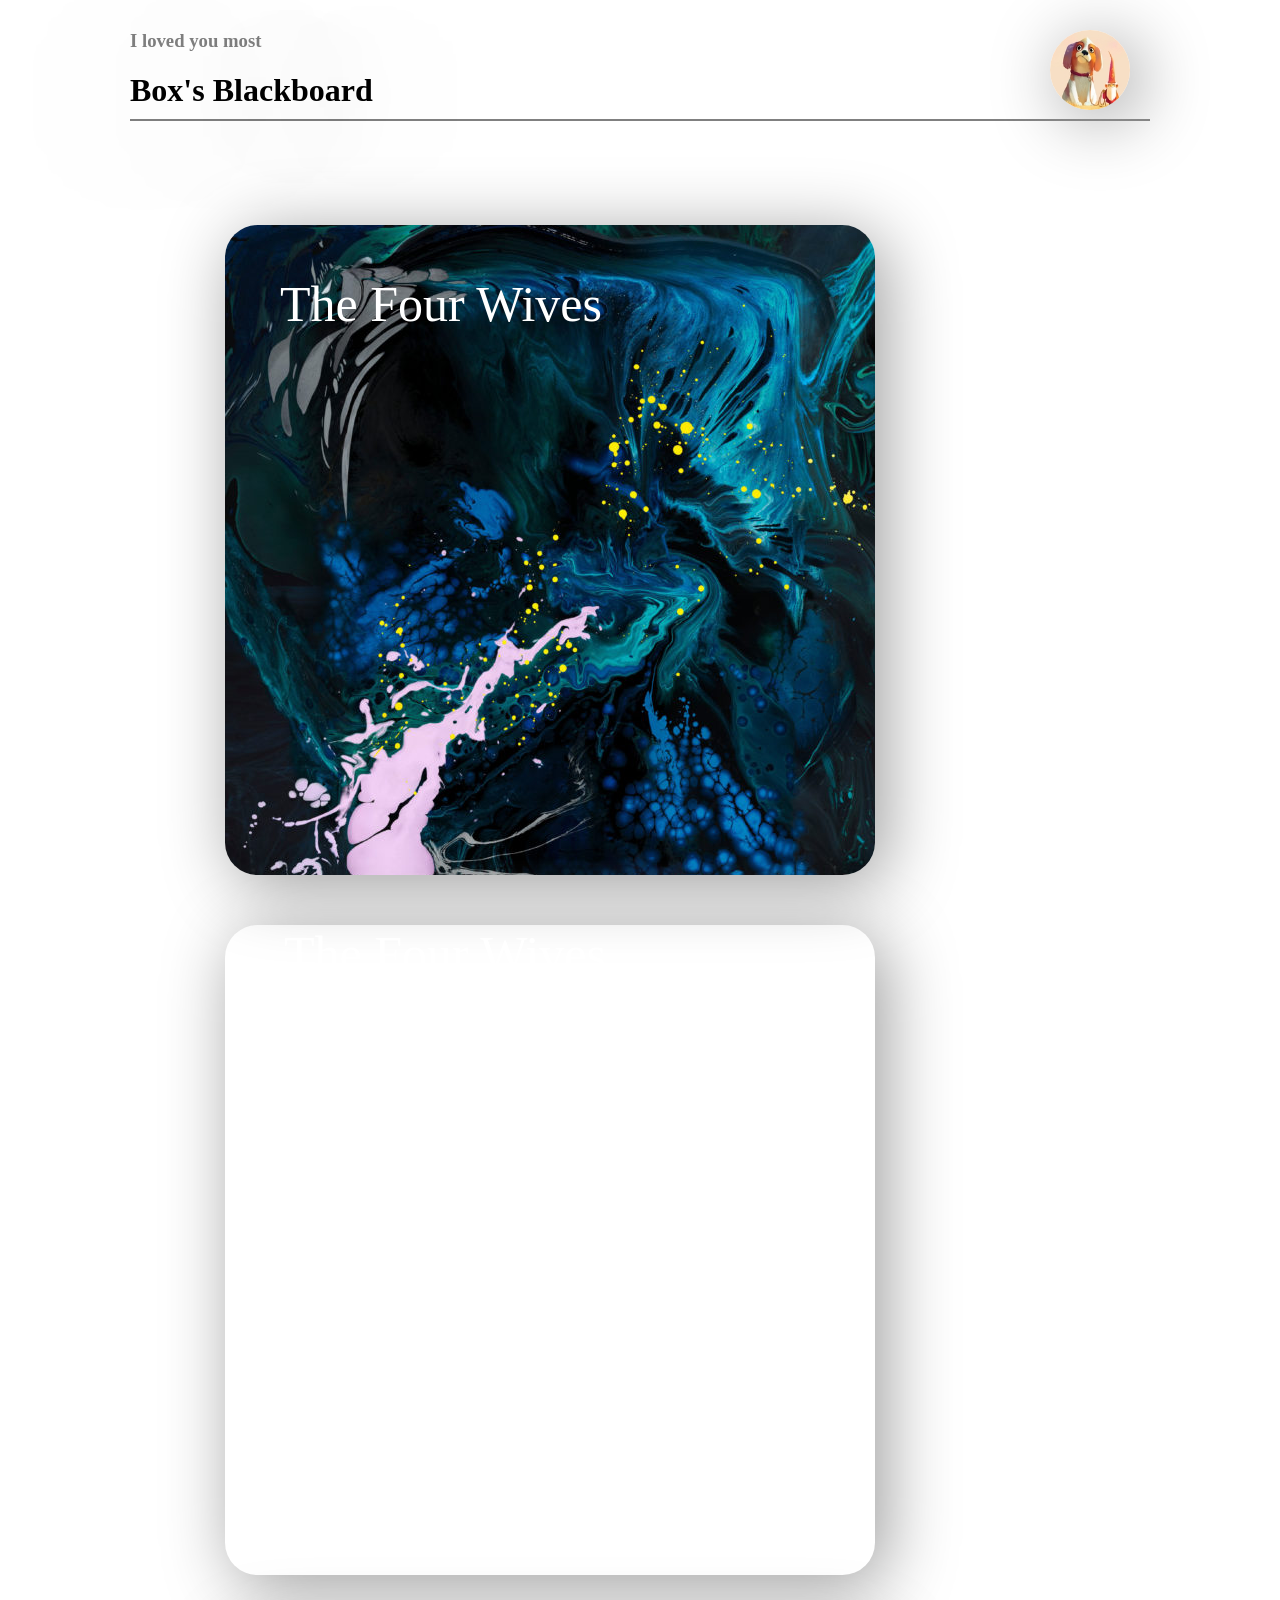
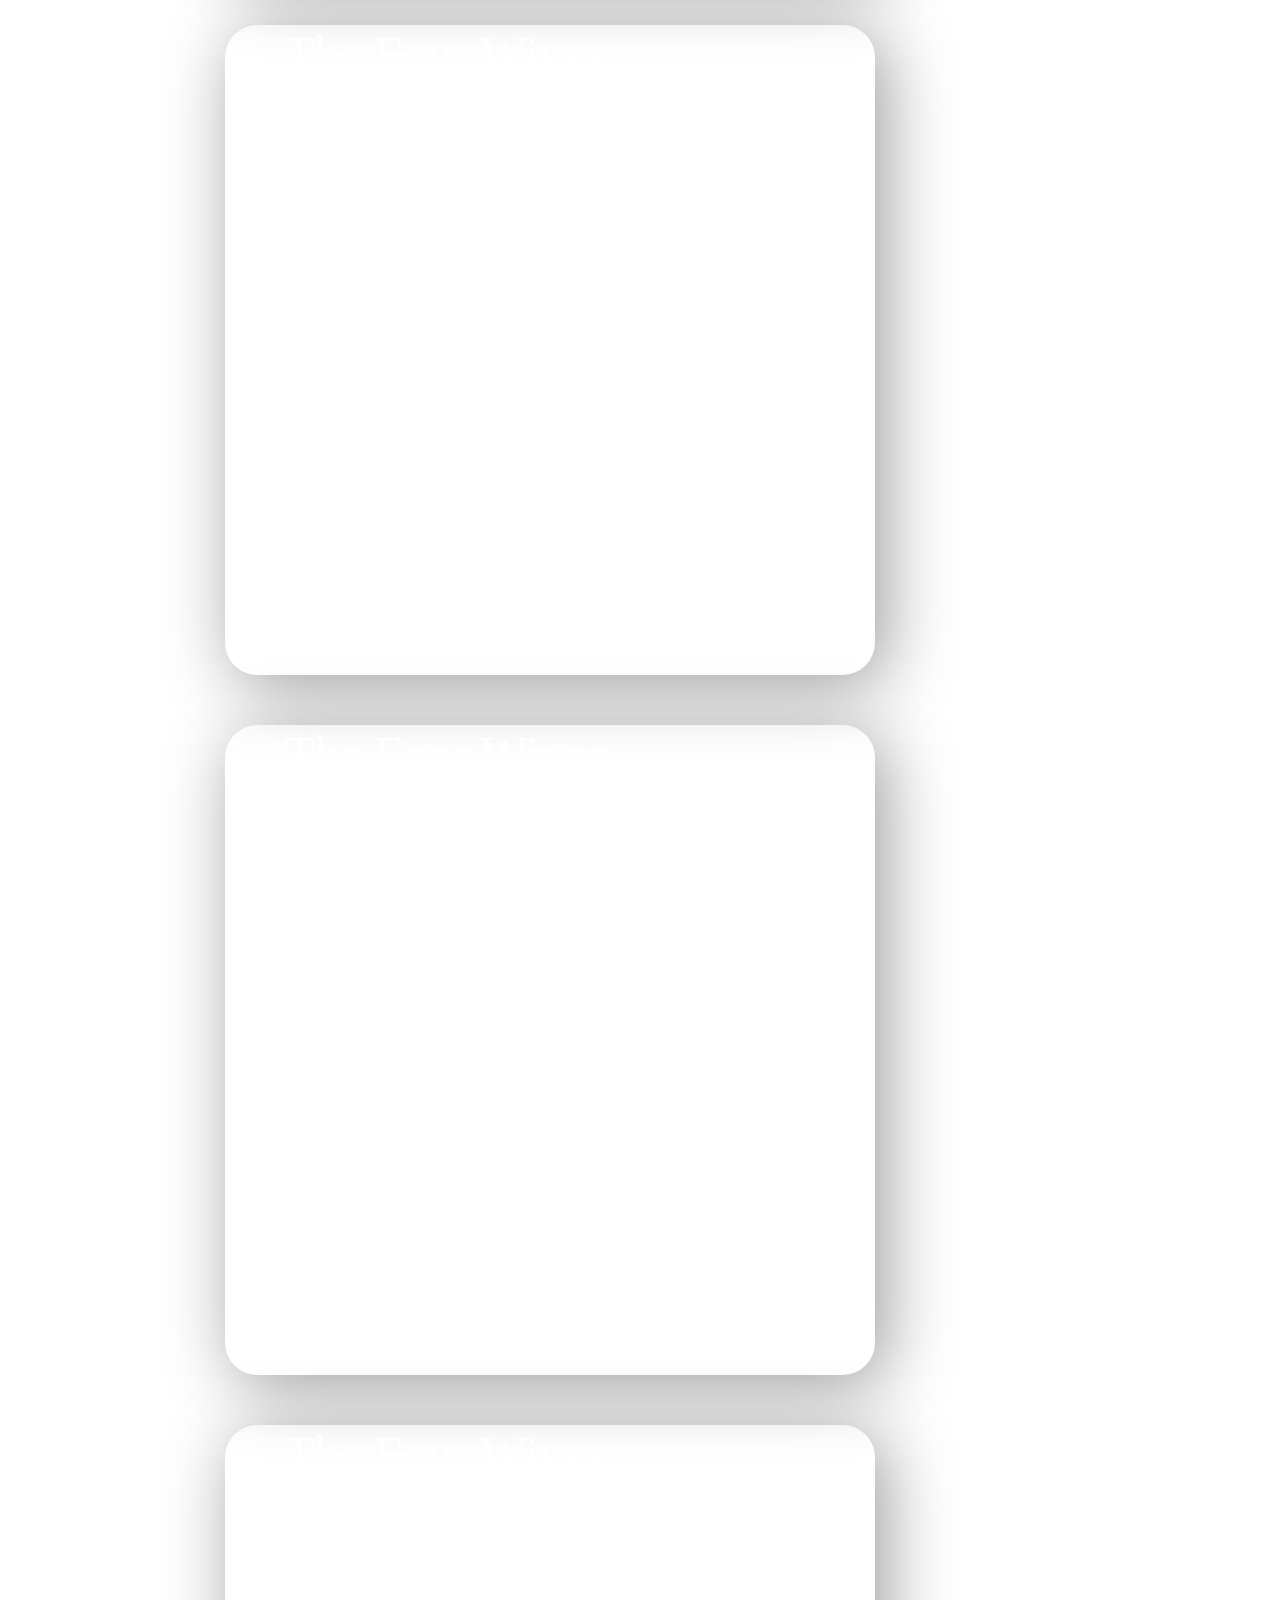
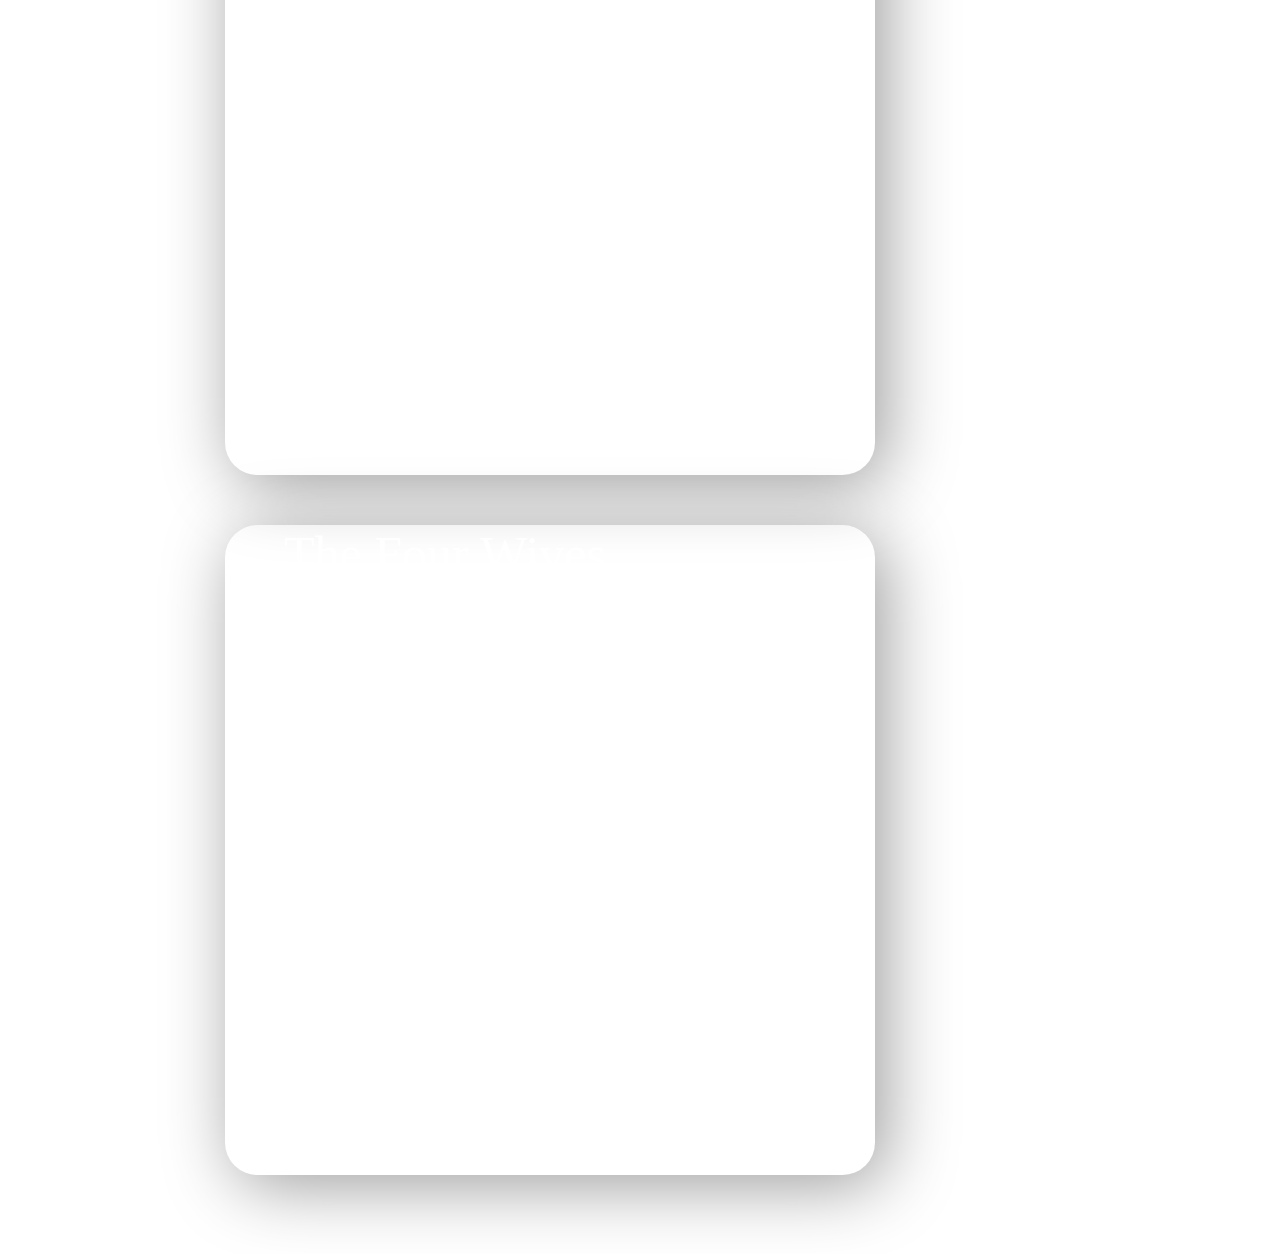
==== html/index.html @ dfcd8af7 "Update" ====
<!DOCTYPE html>
<html lang="en">
<head>
    <meta charset="UTF-8">
    <title>Blog</title>
    <link rel="stylesheet" href="css/head.css">
    <link rel="stylesheet" href="css/middle.css">

</head>
<body>
    <div class="center">
        <div class="head">
            <div class="left">
                <div class="blog_subtitle_con"><h3 class="blog_subtitle">I loved you most</h3></div>
                <h1 class="blog_title">Box's Blackboard</h1>

            </div>
            <div class="right">
                <img src="img/logo.jpg" class="logo">
            </div>

            <hr color="gray">
        </div>
        <div class="middle">
            <div class="article no1">
                <div class="article_title">The Four Wives</div>
            </div>
            <div class="article no2">
                <img class="article_backound" src="">
                <span class="article_title">The Four Wives</span>
            </div>
            <div class="article no3">
                <img class="article_backound" src="">
                <span class="article_title">The Four Wives</span>
            </div>
            <div class="article no4">
                <img class="article_backound" src="">
                <span class="article_title">The Four Wives</span>
            </div>
            <div class="article no5">
                <img class="article_backound" src="">
                <span class="article_title">The Four Wives</span>
            </div>
            <div class="article no6">
                <img class="article_backound" src="">
                <span class="article_title">The Four Wives</span>
            </div>
        </div>
        <div class="bottom">
            <div class="bottom_logo">
                <img src="">
                <span></span>
            </div>
            <div class="bottom_logo">
                <img src="">
                <span></span>
            </div>
            <div class="bottom_logo">
                <img src="">
                <span></span>
            </div>
        </div>
    </div>

</body>
</html>
---- html/css/head.css ----
* {
    padding: 0px;
    margin: 0px;
    font-family: 微软雅黑;
}

.center {
    margin-left: 100px;
    margin-right: 100px;
}

.head {
    height: 140px;
    padding: 30px;
}

.left {
    display: inline-block;
    margin-bottom: 10px;

}

.right {
    position: absolute;
    right: 140px;
    width: 80px;
    height: 80px;
    margin-right: 10px;
    display: inline-block;
    margin-bottom: 10px;
    box-shadow: 10px 10px 70px #9c9c9c;
    border-radius: 100%;

}

.logo {
    width: auto;
    height: auto;
    max-height: 100%;
    max-width: 100%;
    border-radius: 100%;
}

.blog_title {
    text-shadow: 5px 5px 200px #000000;
}

.blog_subtitle {
    text-shadow: 5px 5px 200px #000000
}

.blog_subtitle_con {
    color: gray;
    margin-bottom: 20px;

}
---- html/css/middle.css ----
.middle{
    margin-left: 100px;
    margin-right: 100px;
    display: flex;
    flex-wrap: wrap;
}
.article{
    margin: 25px;
    width: 650px;
    height: 650px;
    /*border: 4px solid black;*/
    border-radius: 5%;
    box-shadow: 10px 10px 70px #9c9c9c;
}
.no1{
    background-image: url("../img/1.jpg");
    background-repeat: no-repeat;

}
.article_title{
    padding-left: 55px;
    padding-top: 50px;
    color: white;
    font-size: 50px;
}
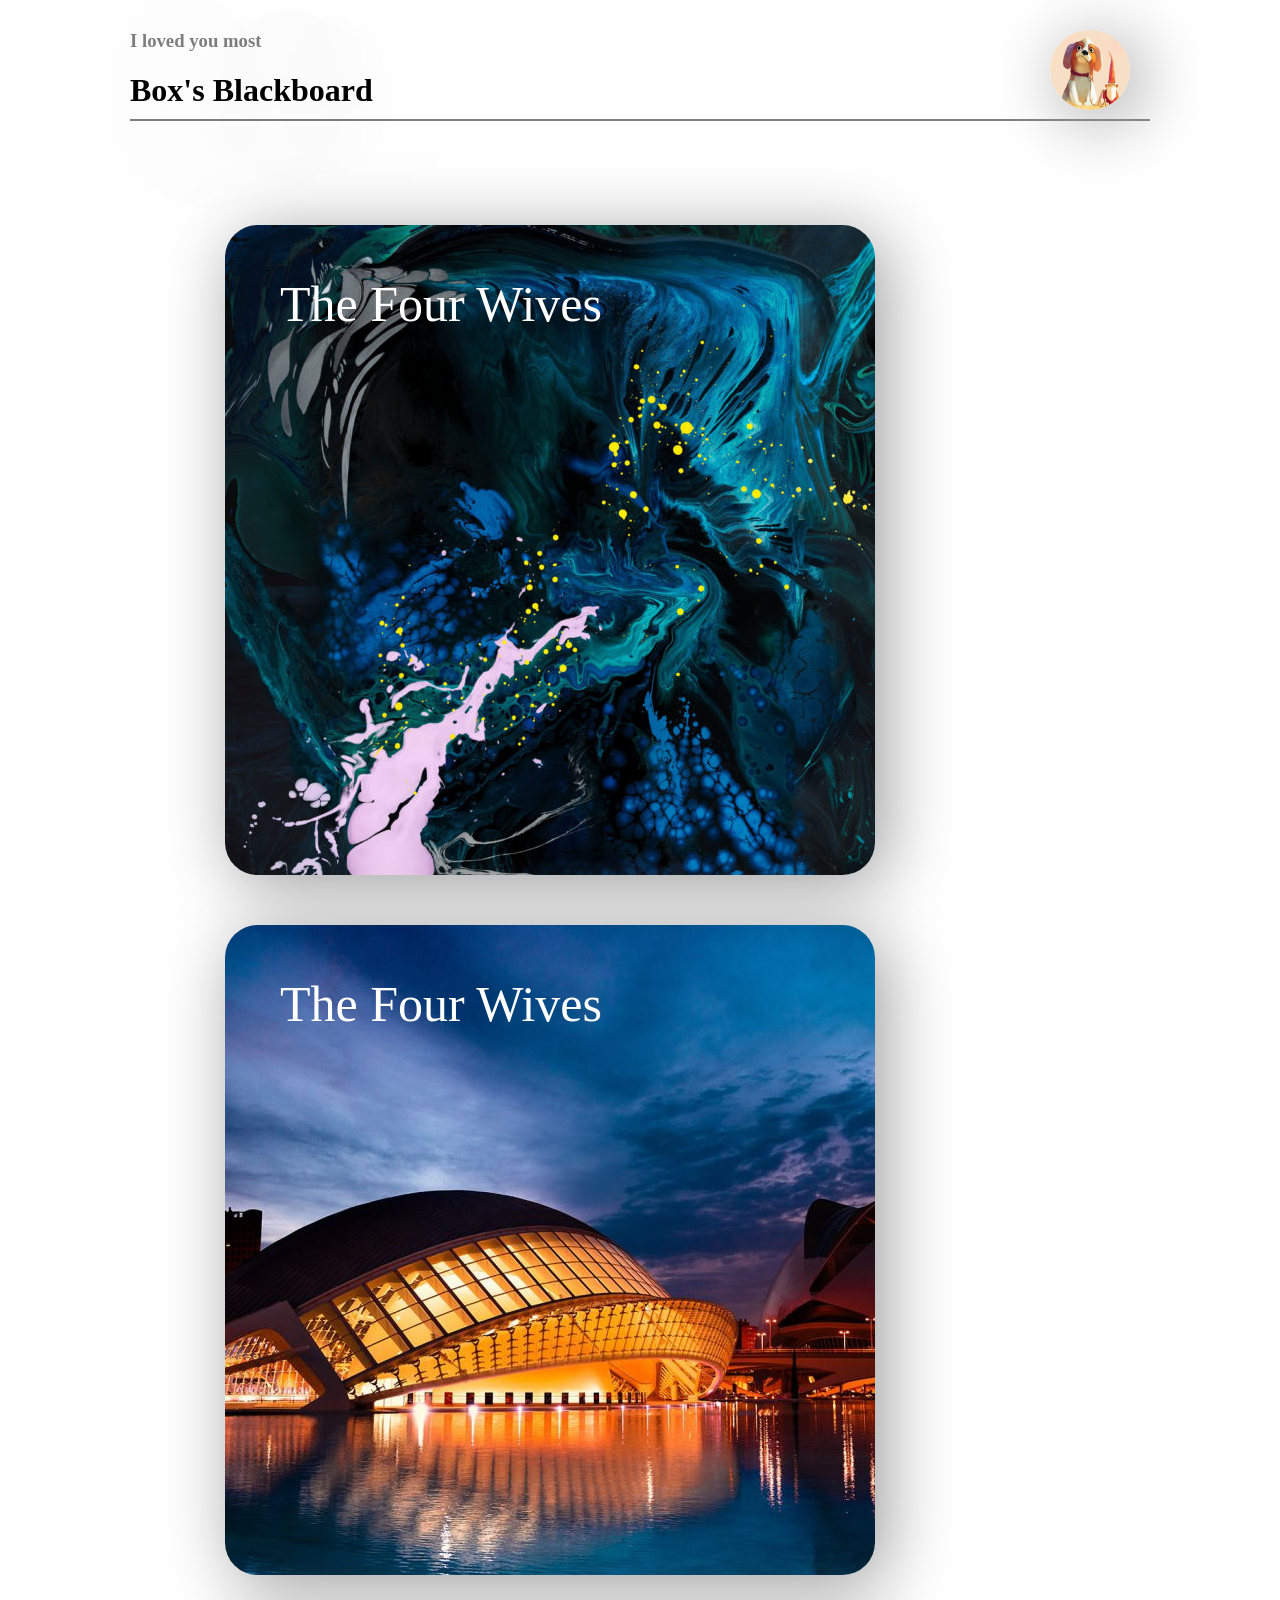
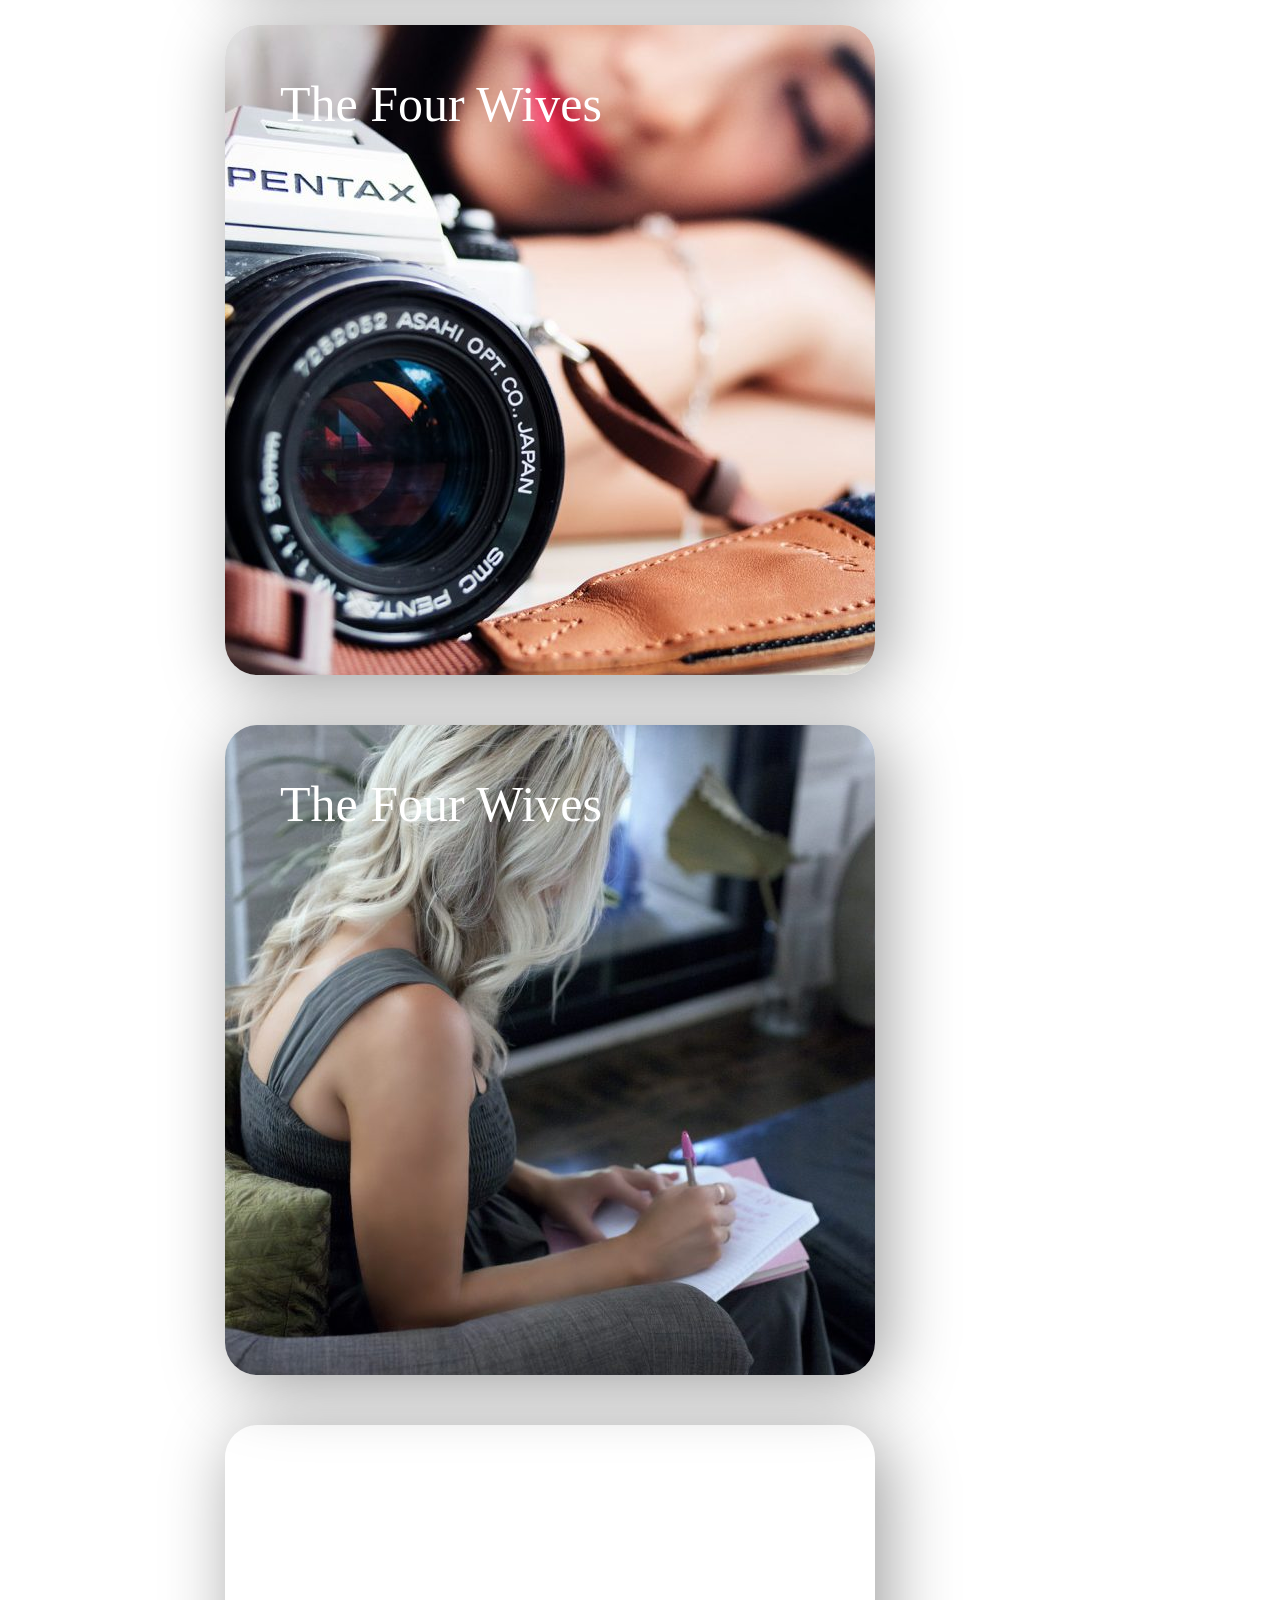
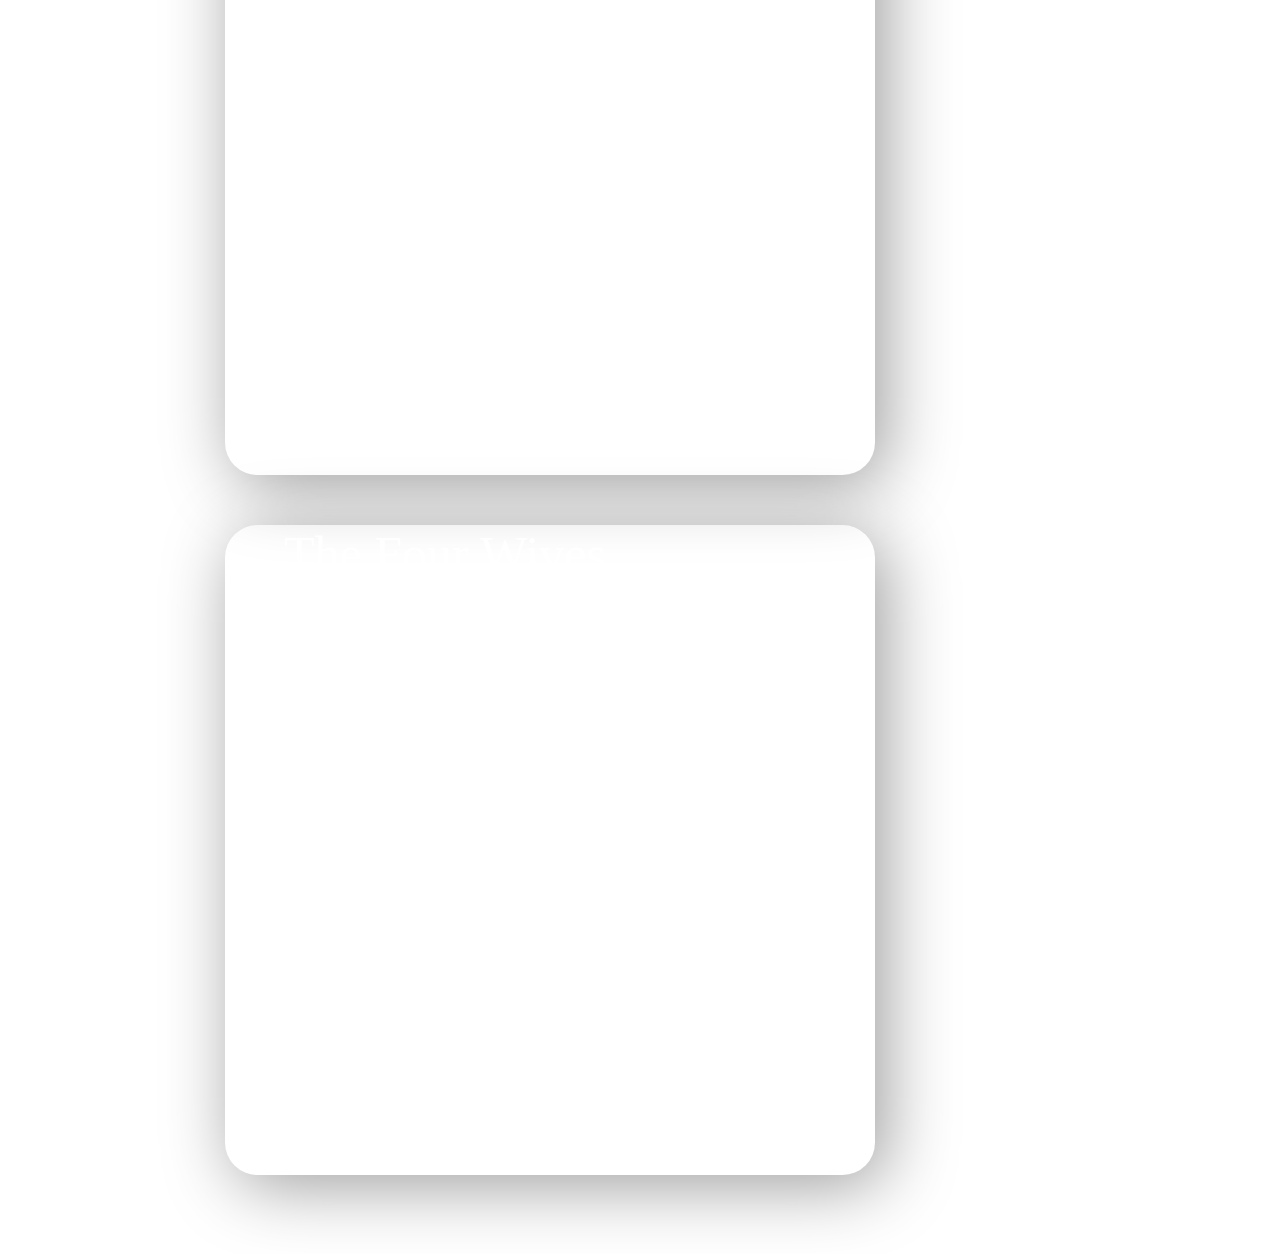
==== commit b66ded50: "update" ====
--- a/html/index.html
+++ b/html/index.html
@@ -26,20 +26,16 @@
                 <div class="article_title">The Four Wives</div>
             </div>
             <div class="article no2">
-                <img class="article_backound" src="">
-                <span class="article_title">The Four Wives</span>
+                <div class="article_title">The Four Wives</div>
             </div>
             <div class="article no3">
-                <img class="article_backound" src="">
-                <span class="article_title">The Four Wives</span>
+                <div class="article_title">The Four Wives</div>
             </div>
             <div class="article no4">
-                <img class="article_backound" src="">
-                <span class="article_title">The Four Wives</span>
+                <div class="article_title">The Four Wives</div>
             </div>
             <div class="article no5">
-                <img class="article_backound" src="">
-                <span class="article_title">The Four Wives</span>
+                <div class="article_title">The Four Wives</div>
             </div>
             <div class="article no6">
                 <img class="article_backound" src="">
--- a/html/css/middle.css
+++ b/html/css/middle.css
@@ -12,8 +12,17 @@
     border-radius: 5%;
     box-shadow: 10px 10px 70px #9c9c9c;
 }
+.article:hover{
+    transform: scale(1.05);
+    transition: all 0.1s linear;
+}
 .no1{
     background-image: url("../img/1.jpg");
+    background-repeat: no-repeat;
+
+}
+.no2{
+    background-image: url("../img/2.jpg");
     background-repeat: no-repeat;
 
 }
@@ -22,4 +31,14 @@
     padding-top: 50px;
     color: white;
     font-size: 50px;
+}
+.no3{
+    background-image: url("../img/3.jpg");
+    background-repeat: no-repeat;
+
+}
+.no4{
+    background-image: url("../img/4.jpg");
+    background-repeat: no-repeat;
+
 }
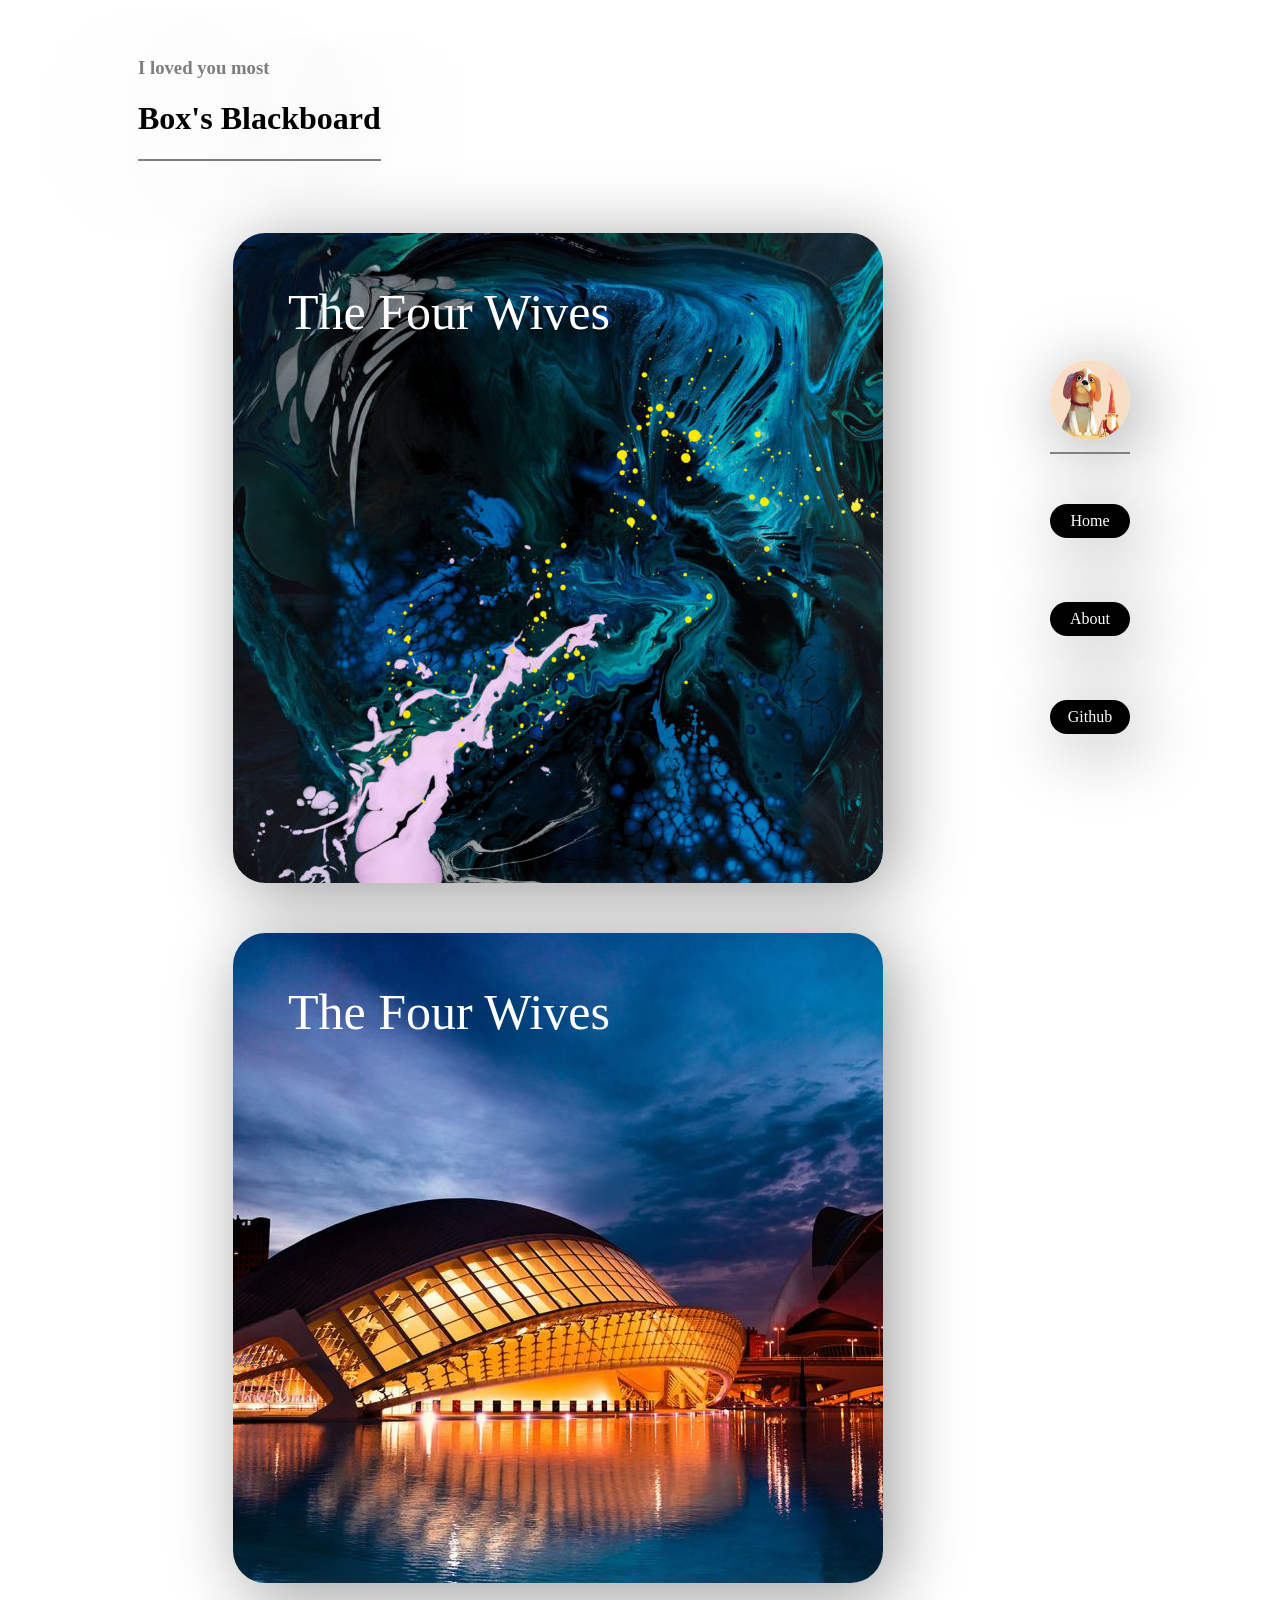
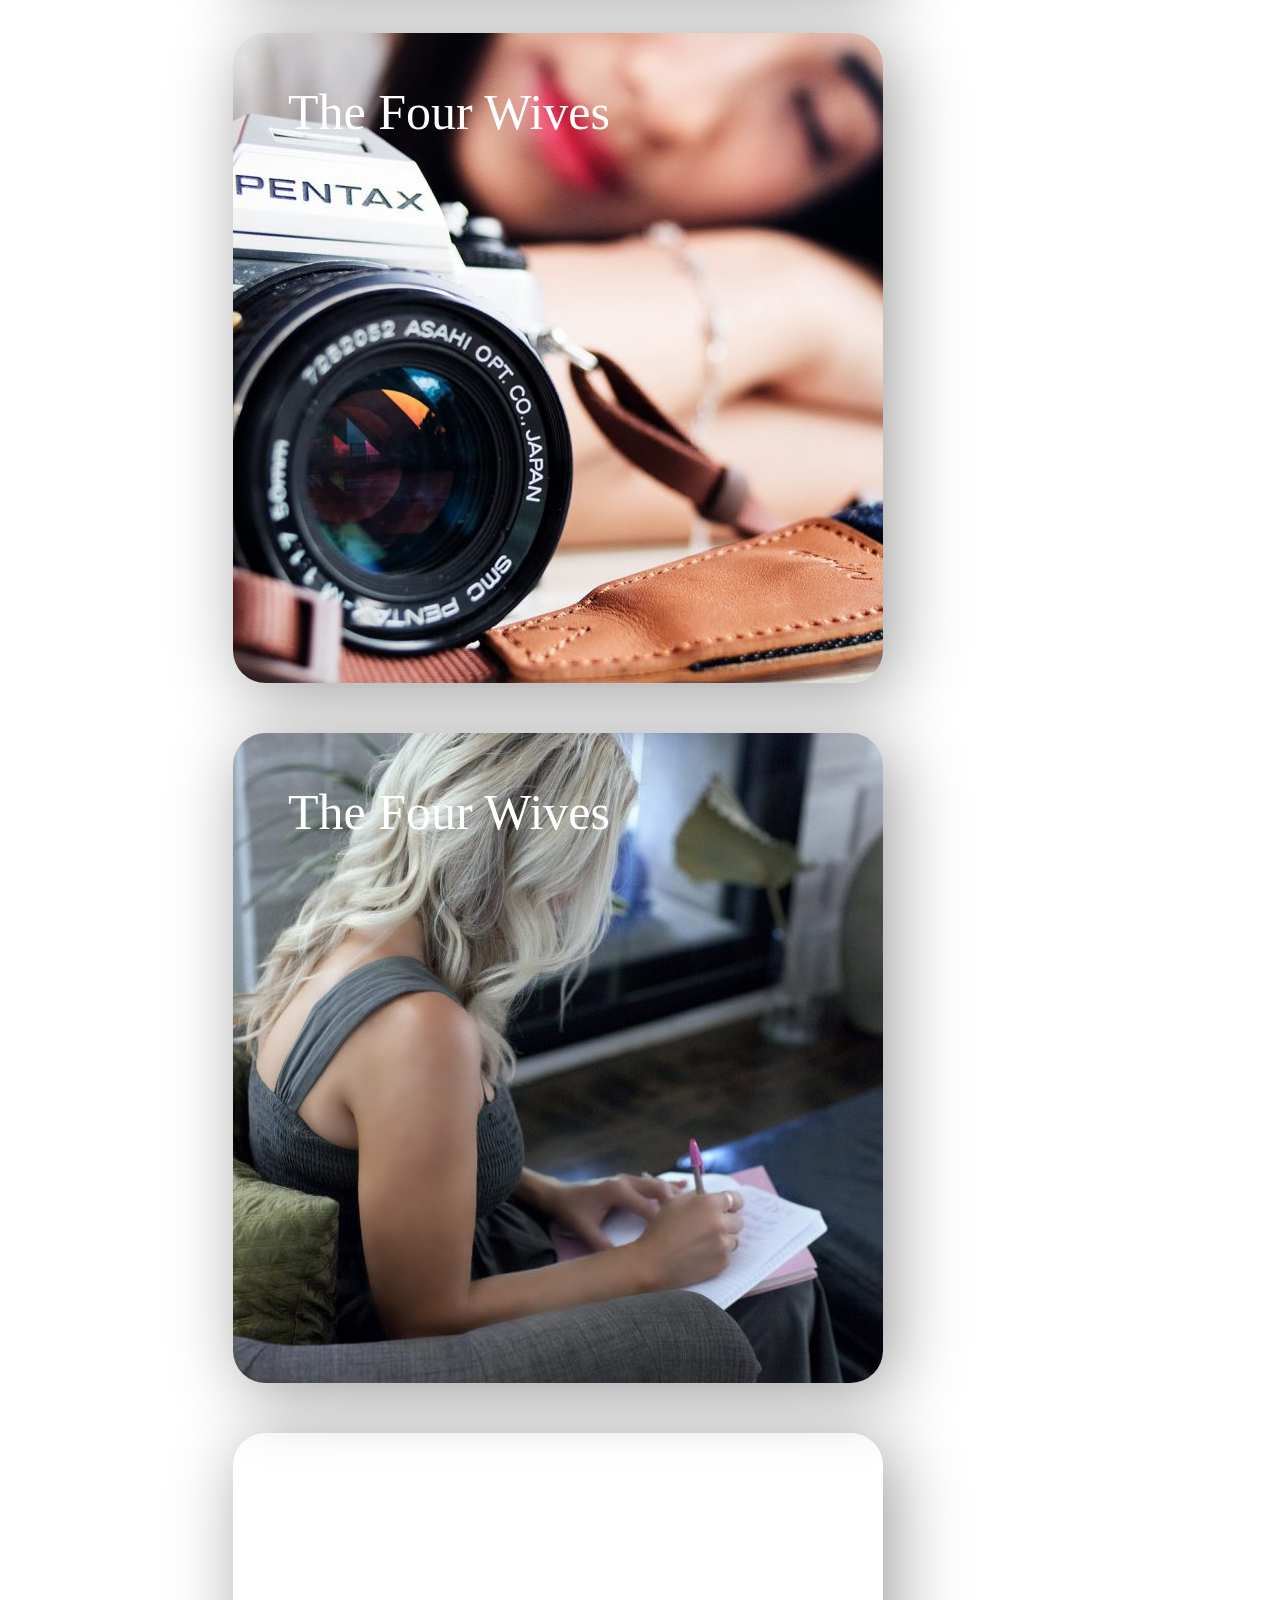
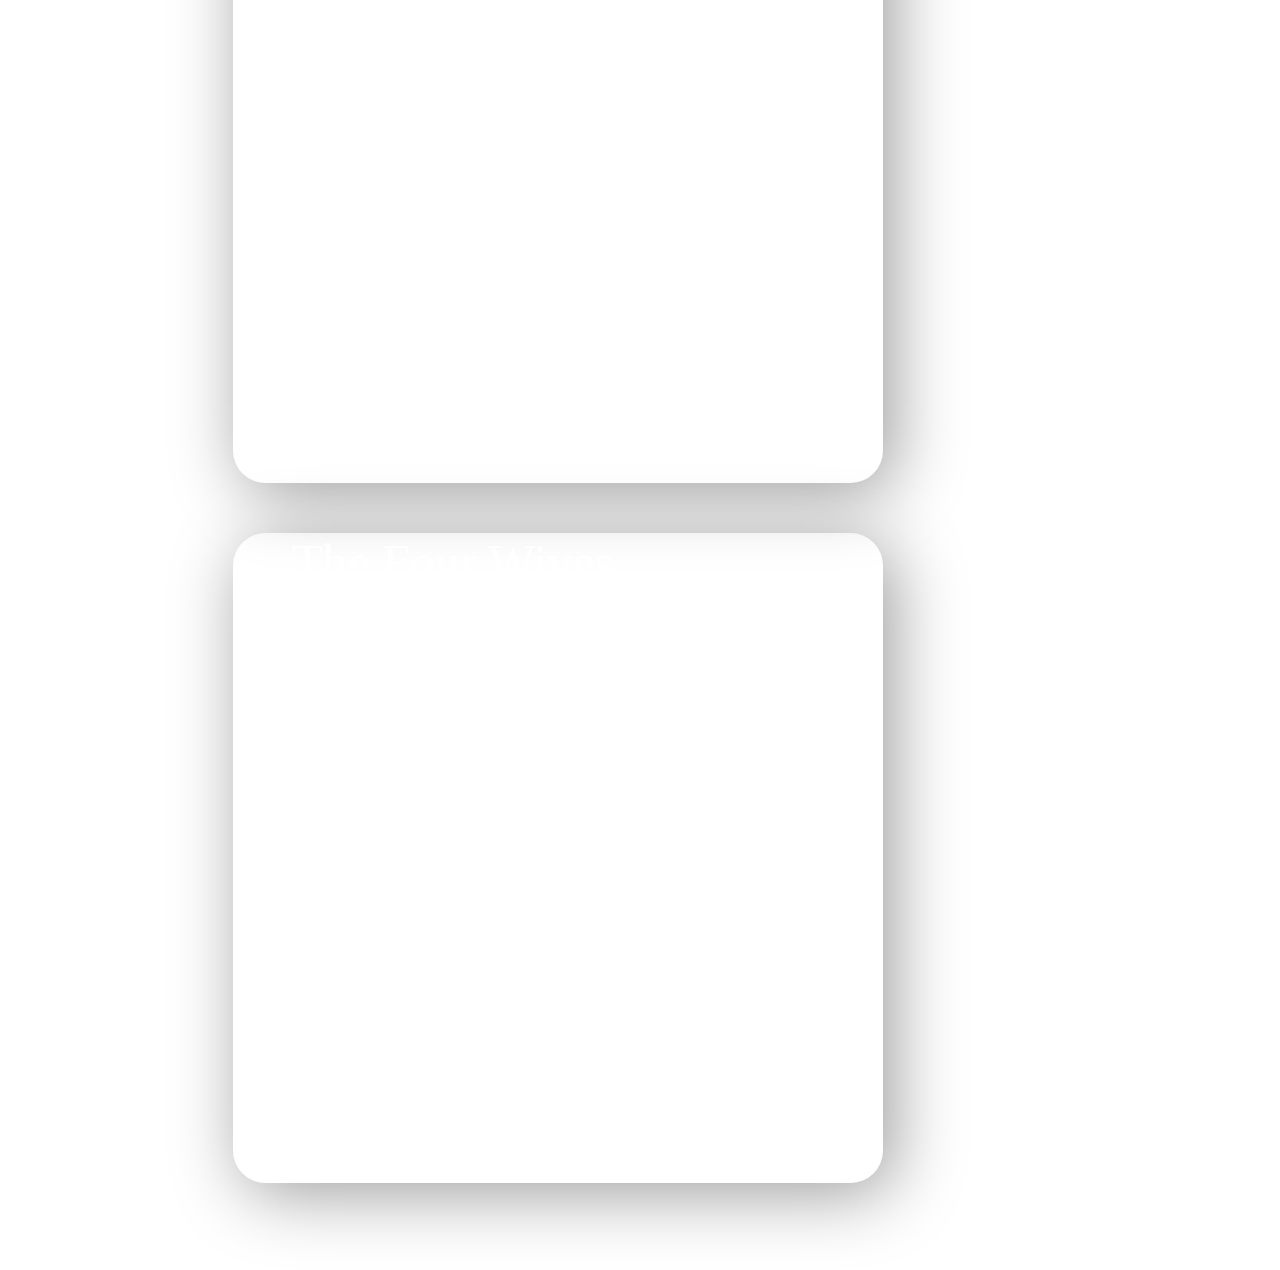
==== commit 2a9dca8b: "Update" ====
--- a/html/index.html
+++ b/html/index.html
@@ -2,6 +2,7 @@
 <html lang="en">
 <head>
     <meta charset="UTF-8">
+    <meta name="viewport" content="width=device-width, initial-scale=1" />
     <title>Blog</title>
     <link rel="stylesheet" href="css/head.css">
     <link rel="stylesheet" href="css/middle.css">
@@ -13,13 +14,24 @@
             <div class="left">
                 <div class="blog_subtitle_con"><h3 class="blog_subtitle">I loved you most</h3></div>
                 <h1 class="blog_title">Box's Blackboard</h1>
-
-            </div>
-            <div class="right">
-                <img src="img/logo.jpg" class="logo">
+                <hr color="gray">
             </div>
 
-            <hr color="gray">
+            <div class="right" >
+                <img src="img/logo.jpg" class="logo">
+
+                <hr color="gray">
+                <div class="menu">
+                    <ul>
+                        <li><a href="#">Home</a></li>
+                        <li><a href="#">About</a></li>
+                        <li><a href="#">Github</a></li>
+                    </ul>
+                </div>
+            </div>
+
+
+
         </div>
         <div class="middle">
             <div class="article no1">
--- a/html/css/head.css
+++ b/html/css/head.css
@@ -1,35 +1,62 @@
 
 * {
-    padding: 0px;
-    margin: 0px;
     font-family: 微软雅黑;
 }
-
+a{
+    color: white;
+    text-decoration: none;
+    text-align: center;
+    /*line-height: 1.6rem;*/
+    font-size: 1rem;
+}
+ul{
+    list-style-type: none;
+    padding: 0rem;
+}
+li{
+    width: 5rem;
+    padding-top: .5rem;
+    padding-bottom: .5rem ;
+    margin-top: 4rem;
+    background-color: black;
+    border-radius: 04rem ;
+    box-shadow: 10px 10px 70px #9c9c9c;
+    transition: all .1s linear ;
+}
+li:hover{
+    transform: scale(1.5);
+}
 .center {
-    margin-left: 100px;
-    margin-right: 100px;
+    margin-left: 6.25rem;
+    margin-right: 6.25rem;
 }
 
 .head {
-    height: 140px;
-    padding: 30px;
+    /*position: fixed;*/
+    height: 8.75rem;
+    padding: 1.875rem;
+    /*background-color: white;*/
+    /*width: 100%;*/
 }
 
 .left {
+    /*float: left;*/
     display: inline-block;
-    margin-bottom: 10px;
+    margin-bottom: .625rem;
 
 }
 
 .right {
-    position: absolute;
-    right: 140px;
-    width: 80px;
-    height: 80px;
-    margin-right: 10px;
+    /*float: right;*/
+    position: fixed;
+    bottom: 50%;
+    right: 8.75rem;
+    width: 5rem;
+    height: 5rem;
+    margin-right: .625rem;
     display: inline-block;
-    margin-bottom: 10px;
-    box-shadow: 10px 10px 70px #9c9c9c;
+    margin-bottom: .625rem;
+    box-shadow: .625rem .625rem 4.375rem #9c9c9c;
     border-radius: 100%;
 
 }
@@ -40,6 +67,24 @@
     max-height: 100%;
     max-width: 100%;
     border-radius: 100%;
+    transition: all 0.1s linear;
+}
+.logo:hover {
+    transform: scale(1.2);
+}
+.logo:hover .menu{
+    height: auto;
+}
+
+.menu{
+    /*display: none;*/
+    position: absolute;
+    top: 5rem;
+    width: 5rem;
+    /*height: 0;*/
+    /*overflow: hidden;*/
+    text-align: center;
+    transition: all .1s linear ;
 }
 
 .blog_title {
--- a/html/css/middle.css
+++ b/html/css/middle.css
@@ -11,10 +11,11 @@
     /*border: 4px solid black;*/
     border-radius: 5%;
     box-shadow: 10px 10px 70px #9c9c9c;
+    transition: all .1s linear ;
 }
 .article:hover{
     transform: scale(1.05);
-    transition: all 0.1s linear;
+
 }
 .no1{
     background-image: url("../img/1.jpg");
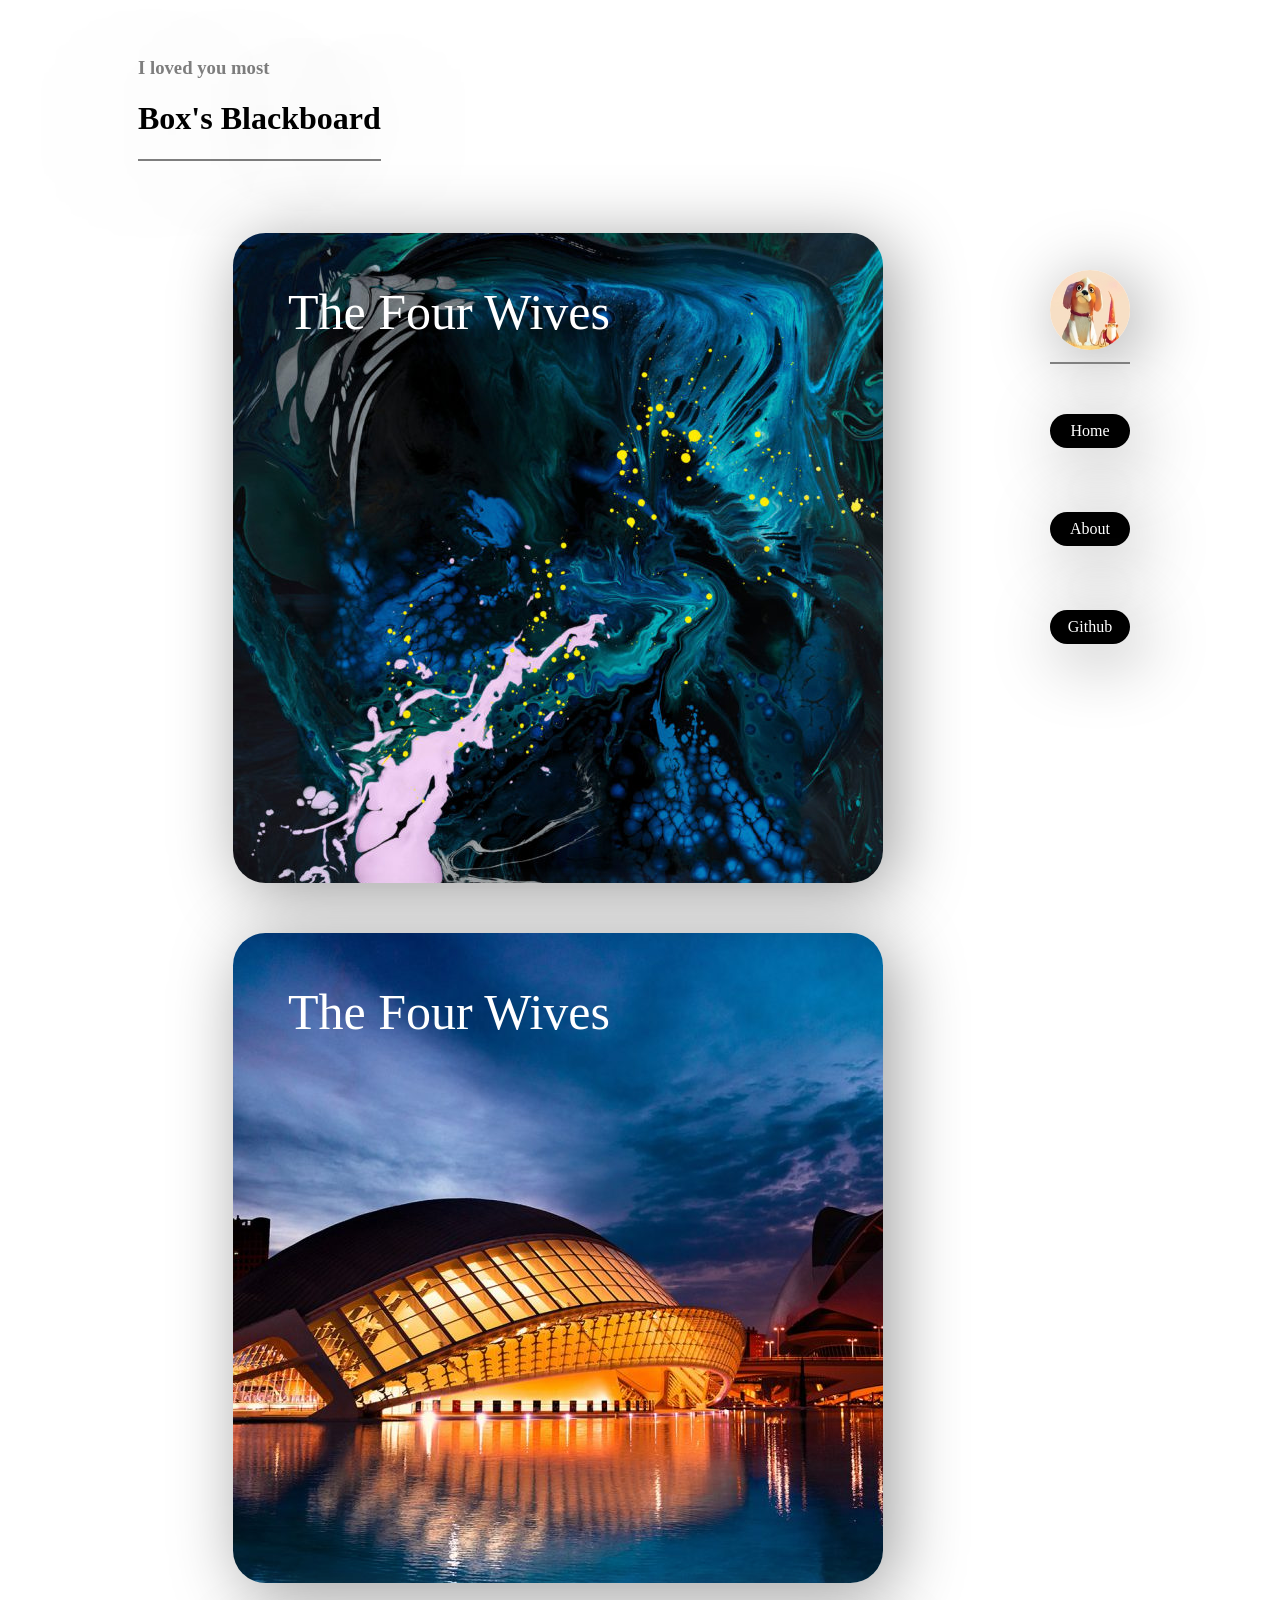
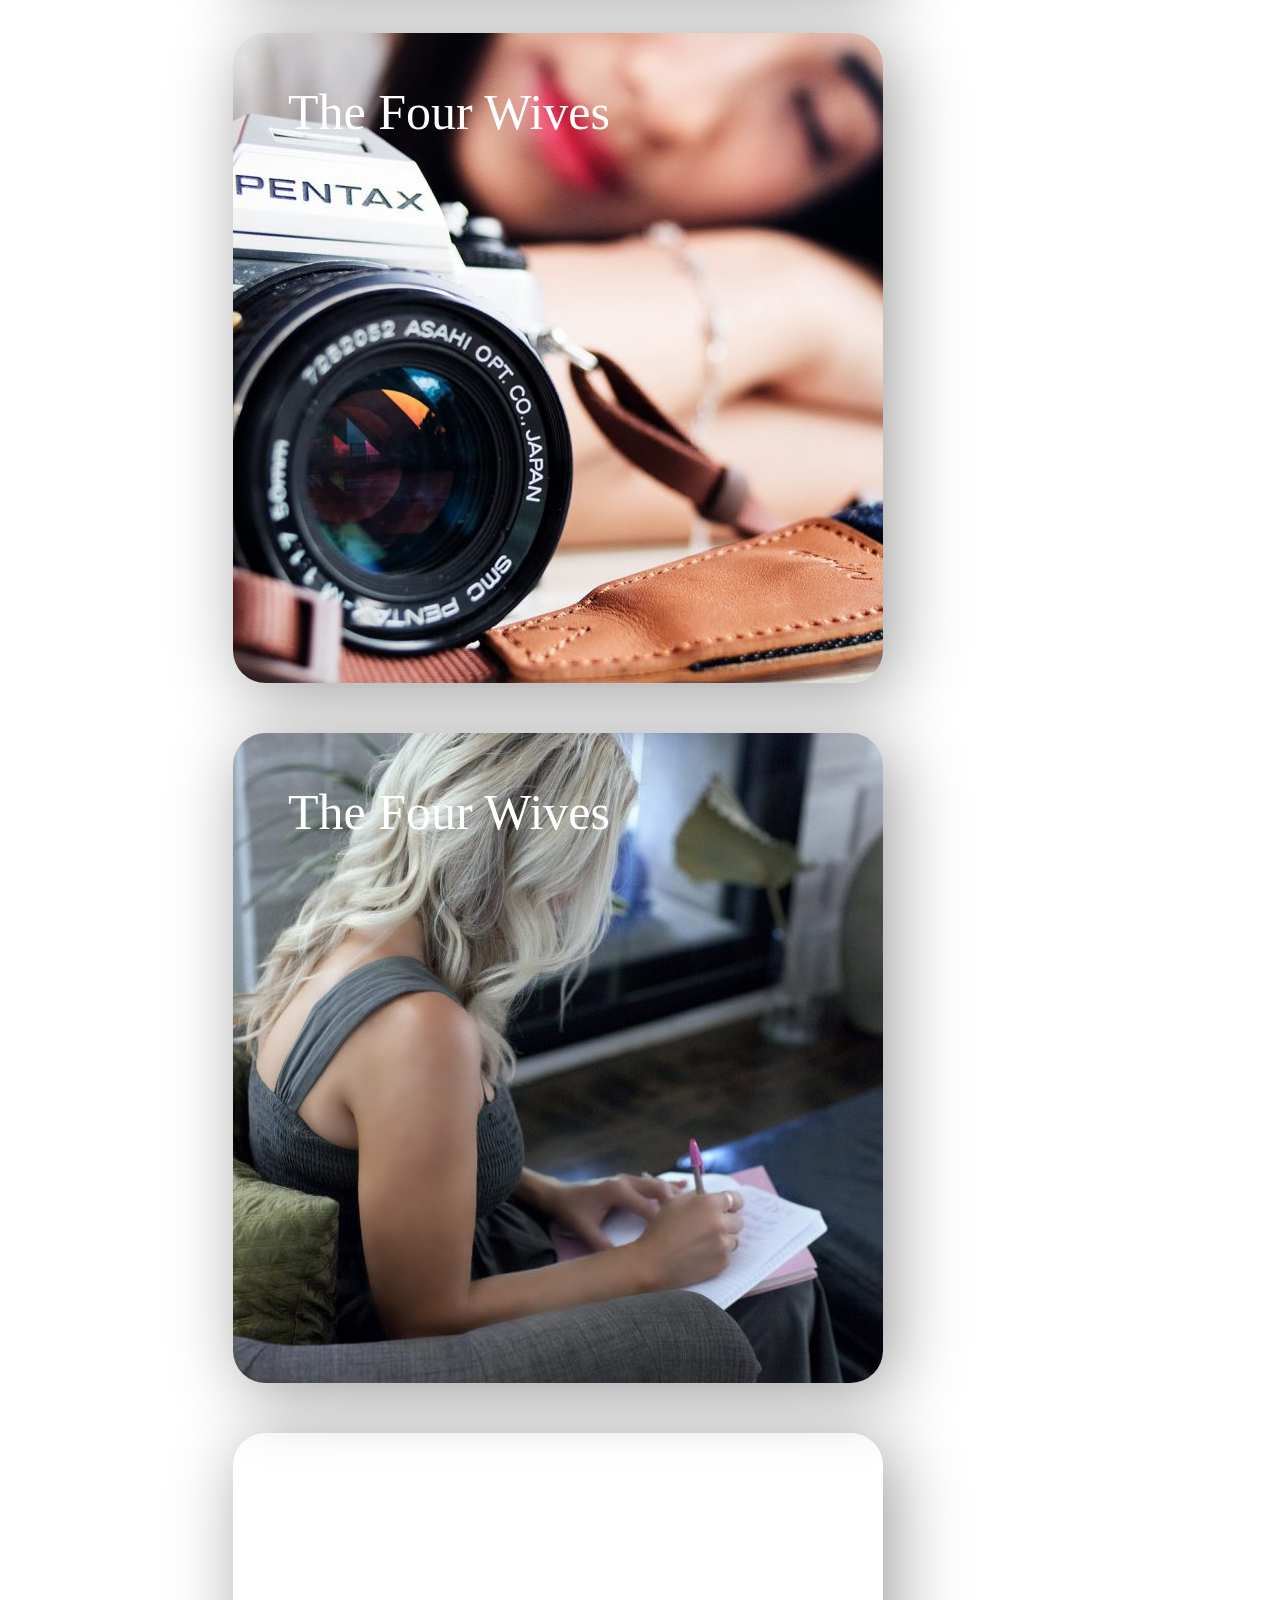
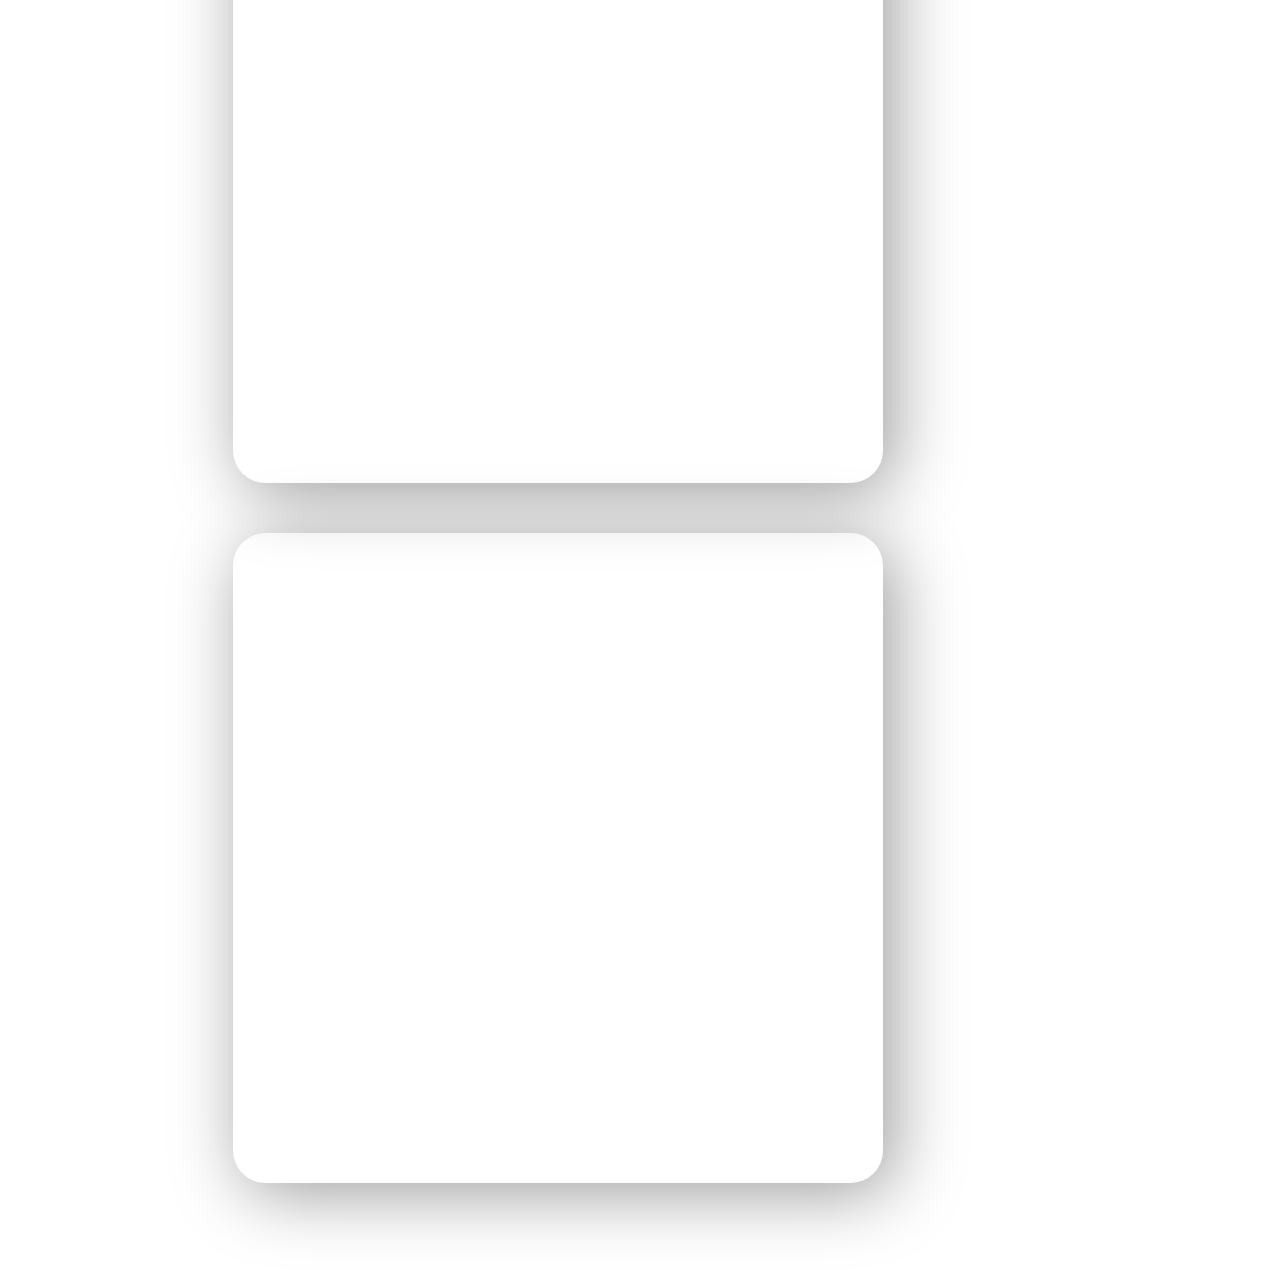
==== commit 900cf936: "Update" ====
--- a/html/index.html
+++ b/html/index.html
@@ -50,8 +50,7 @@
                 <div class="article_title">The Four Wives</div>
             </div>
             <div class="article no6">
-                <img class="article_backound" src="">
-                <span class="article_title">The Four Wives</span>
+                <div class="article_title">The Four Wives</div>
             </div>
         </div>
         <div class="bottom">
--- a/html/css/head.css
+++ b/html/css/head.css
@@ -49,7 +49,7 @@
 .right {
     /*float: right;*/
     position: fixed;
-    bottom: 50%;
+    bottom: 60%;
     right: 8.75rem;
     width: 5rem;
     height: 5rem;
--- a/html/css/middle.css
+++ b/html/css/middle.css
@@ -17,6 +17,15 @@
     transform: scale(1.05);
 
 }
+.article_title{
+    padding-left: 55px;
+    padding-top: 50px;
+    color: white;
+    font-size: 50px;
+}
+/*.article_title:checked{*/
+/*    transform: scale(1.5);*/
+/*}*/
 .no1{
     background-image: url("../img/1.jpg");
     background-repeat: no-repeat;
@@ -26,12 +35,6 @@
     background-image: url("../img/2.jpg");
     background-repeat: no-repeat;
 
-}
-.article_title{
-    padding-left: 55px;
-    padding-top: 50px;
-    color: white;
-    font-size: 50px;
 }
 .no3{
     background-image: url("../img/3.jpg");
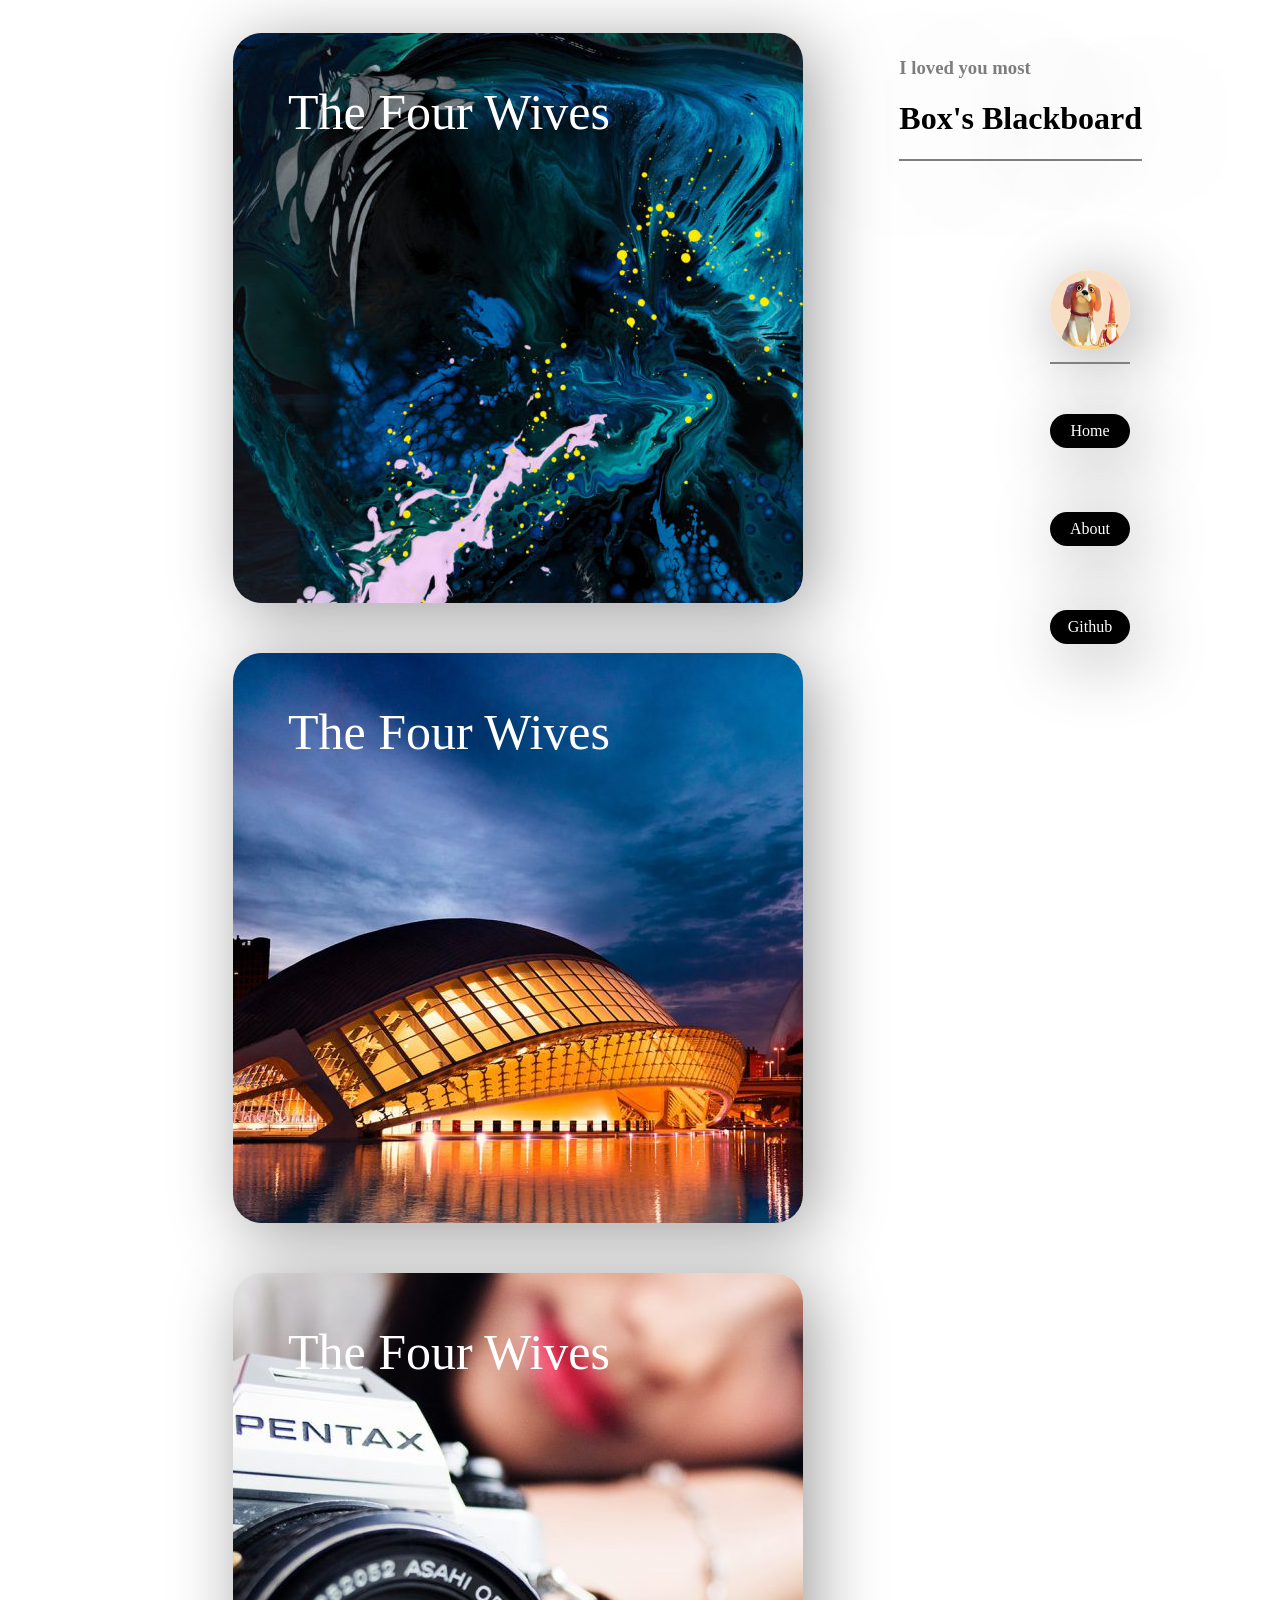
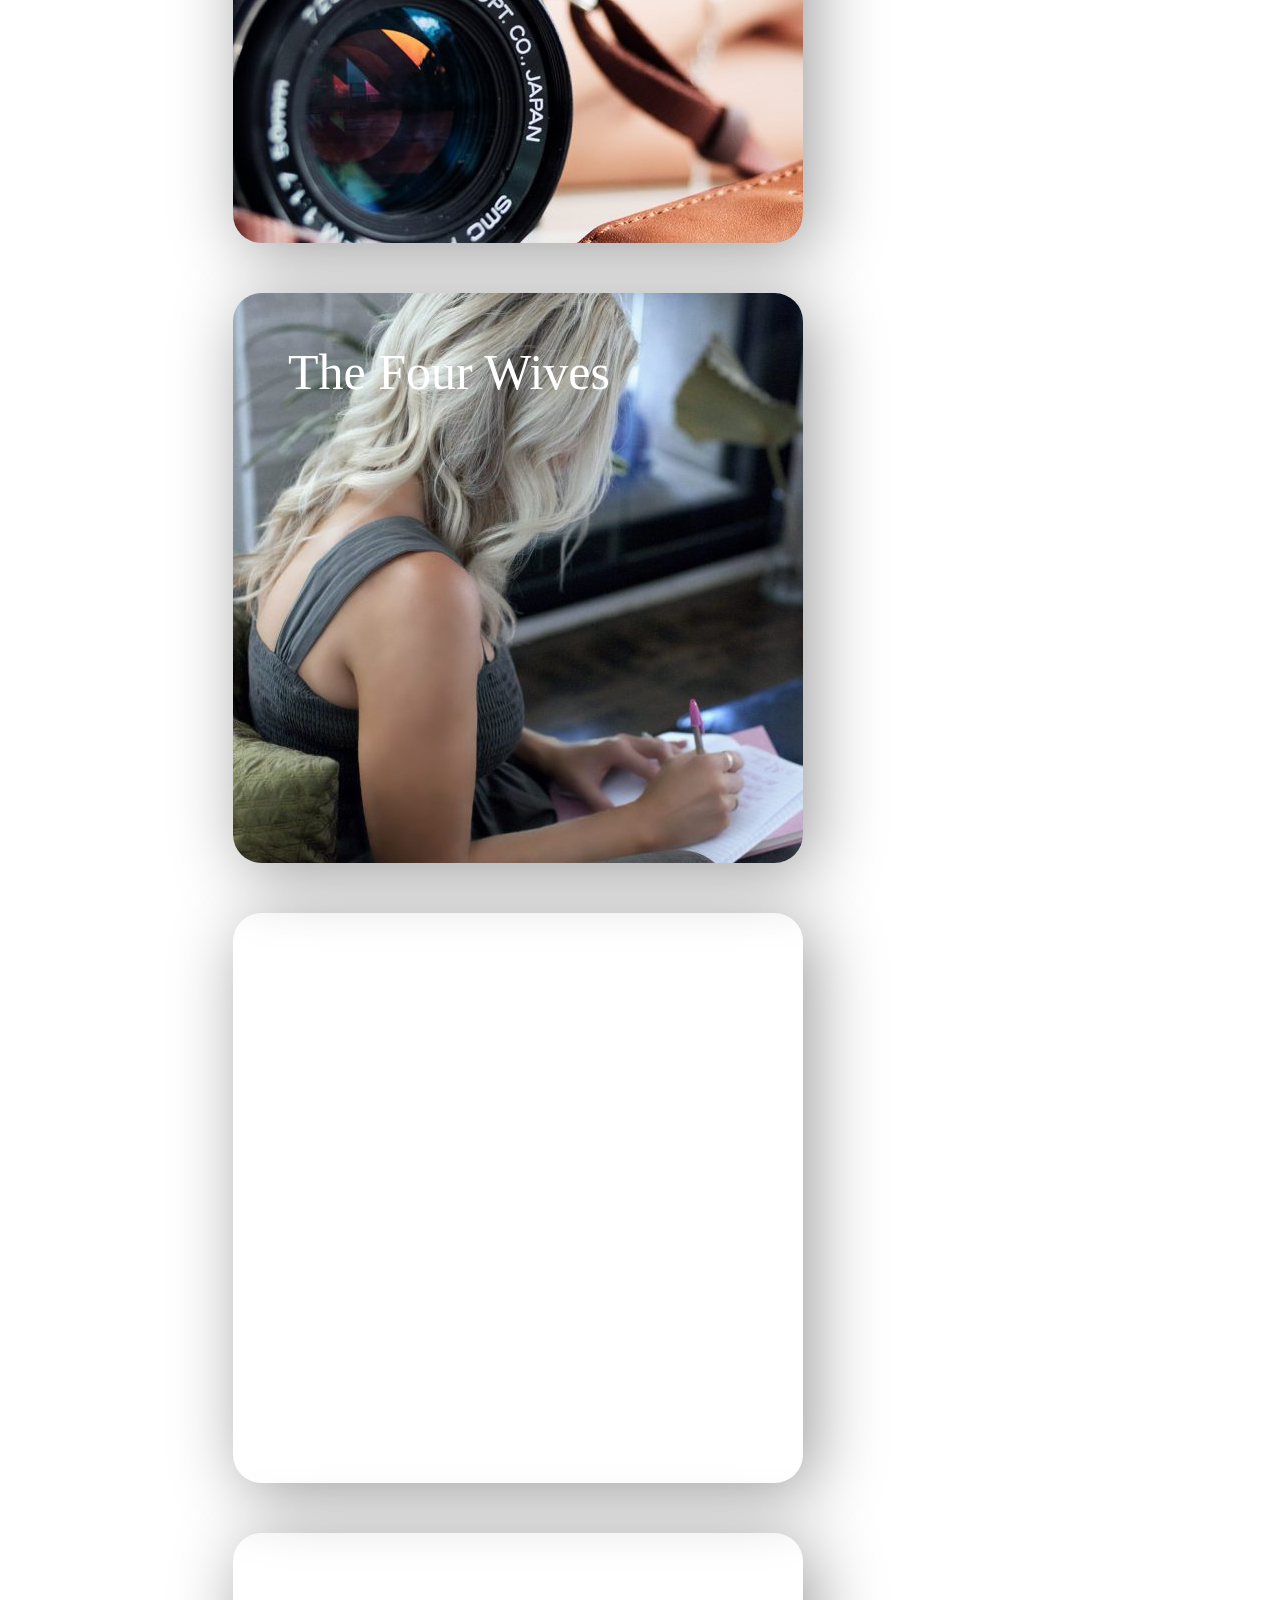
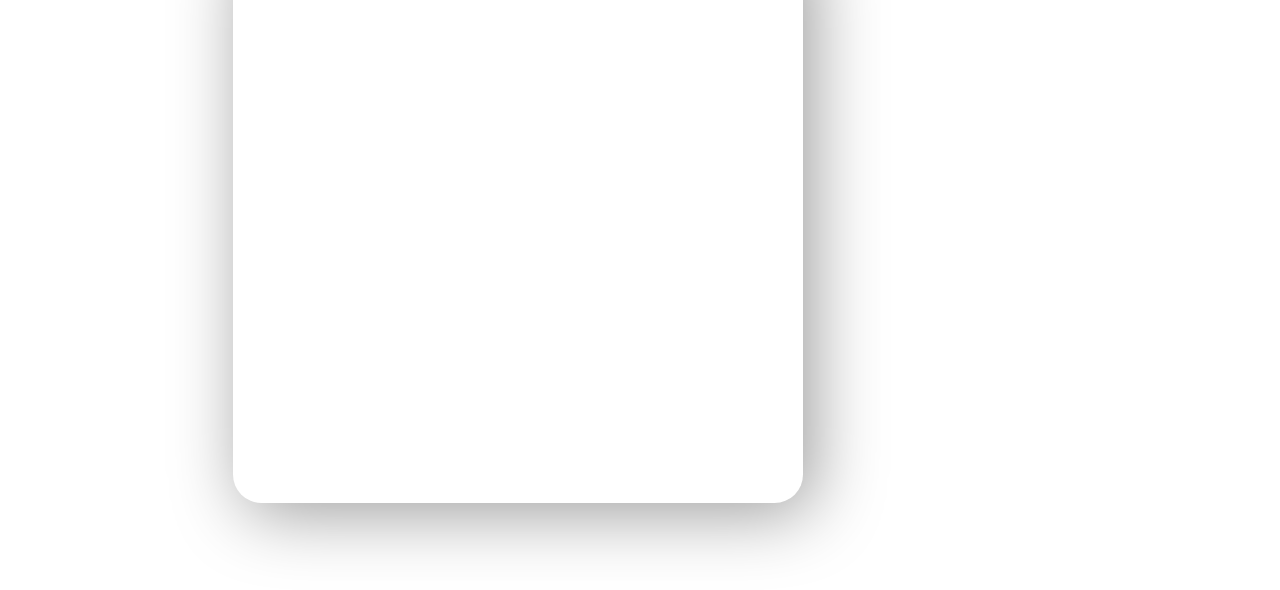
==== commit b1e80ba1: "Update" ====
--- a/html/index.html
+++ b/html/index.html
@@ -6,6 +6,7 @@
     <title>Blog</title>
     <link rel="stylesheet" href="css/head.css">
     <link rel="stylesheet" href="css/middle.css">
+    <script src="js/article.js"></script>
 
 </head>
 <body>
--- a/html/css/head.css
+++ b/html/css/head.css
@@ -32,6 +32,7 @@
 }
 
 .head {
+    float: right;
     /*position: fixed;*/
     height: 8.75rem;
     padding: 1.875rem;
--- a/html/css/middle.css
+++ b/html/css/middle.css
@@ -6,8 +6,8 @@
 }
 .article{
     margin: 25px;
-    width: 650px;
-    height: 650px;
+    width: 570px;
+    height: 570px;
     /*border: 4px solid black;*/
     border-radius: 5%;
     box-shadow: 10px 10px 70px #9c9c9c;
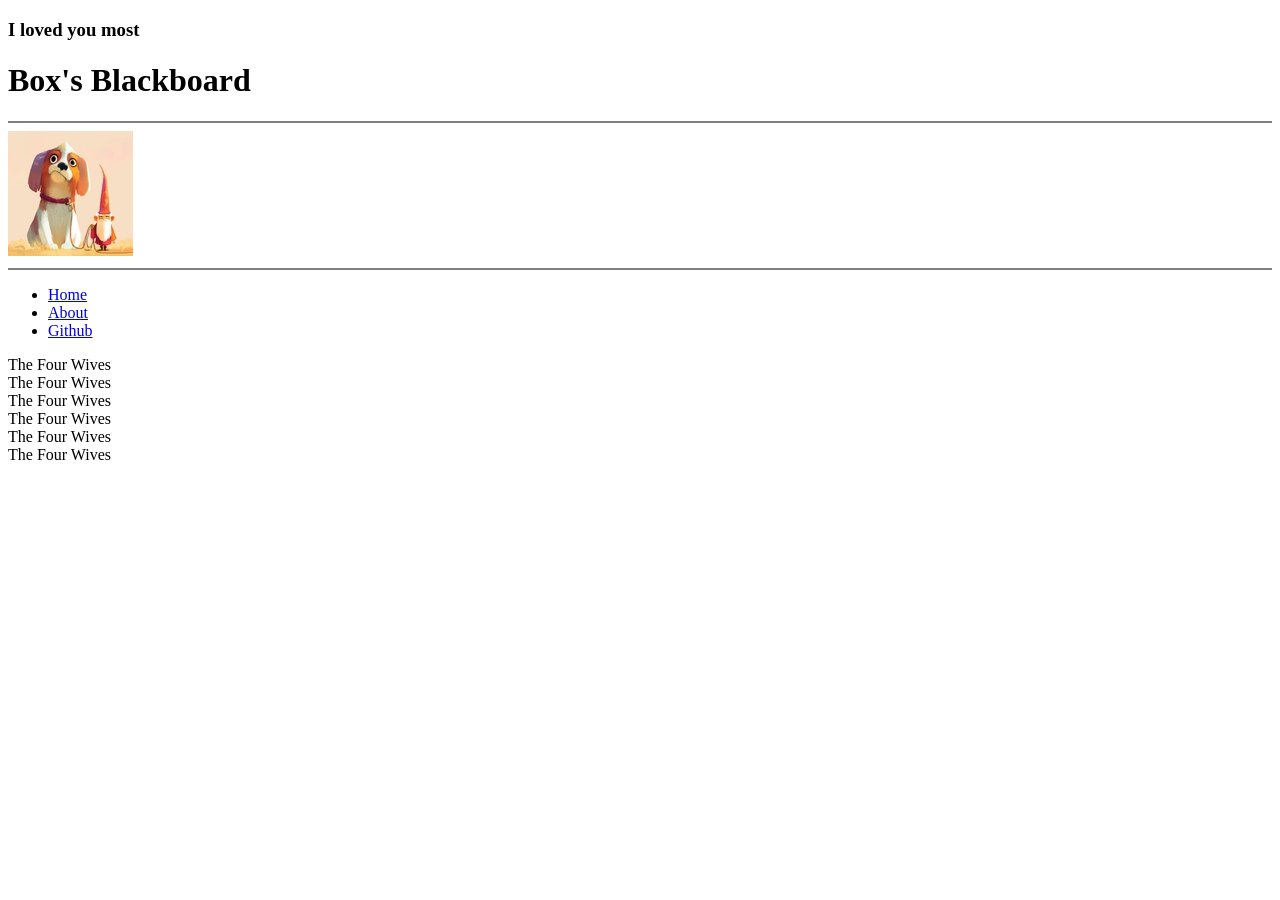
==== commit 969de418: "Update" ====
--- a/html/index.html
+++ b/html/index.html
@@ -4,9 +4,9 @@
     <meta charset="UTF-8">
     <meta name="viewport" content="width=device-width, initial-scale=1" />
     <title>Blog</title>
-    <link rel="stylesheet" href="css/head.css">
-    <link rel="stylesheet" href="css/middle.css">
-    <script src="js/article.js"></script>
+    <link rel="stylesheet" href="http://rawgithub.com/BoxMars/boxmars.github.io/master/css/middle.css">
+    <link rel="stylesheet" href="http://rawgithub.com/BoxMars/boxmars.github.io/master/css/head.css">
+<!--    <script src="js/article.js"></script>-->
 
 </head>
 <body>
